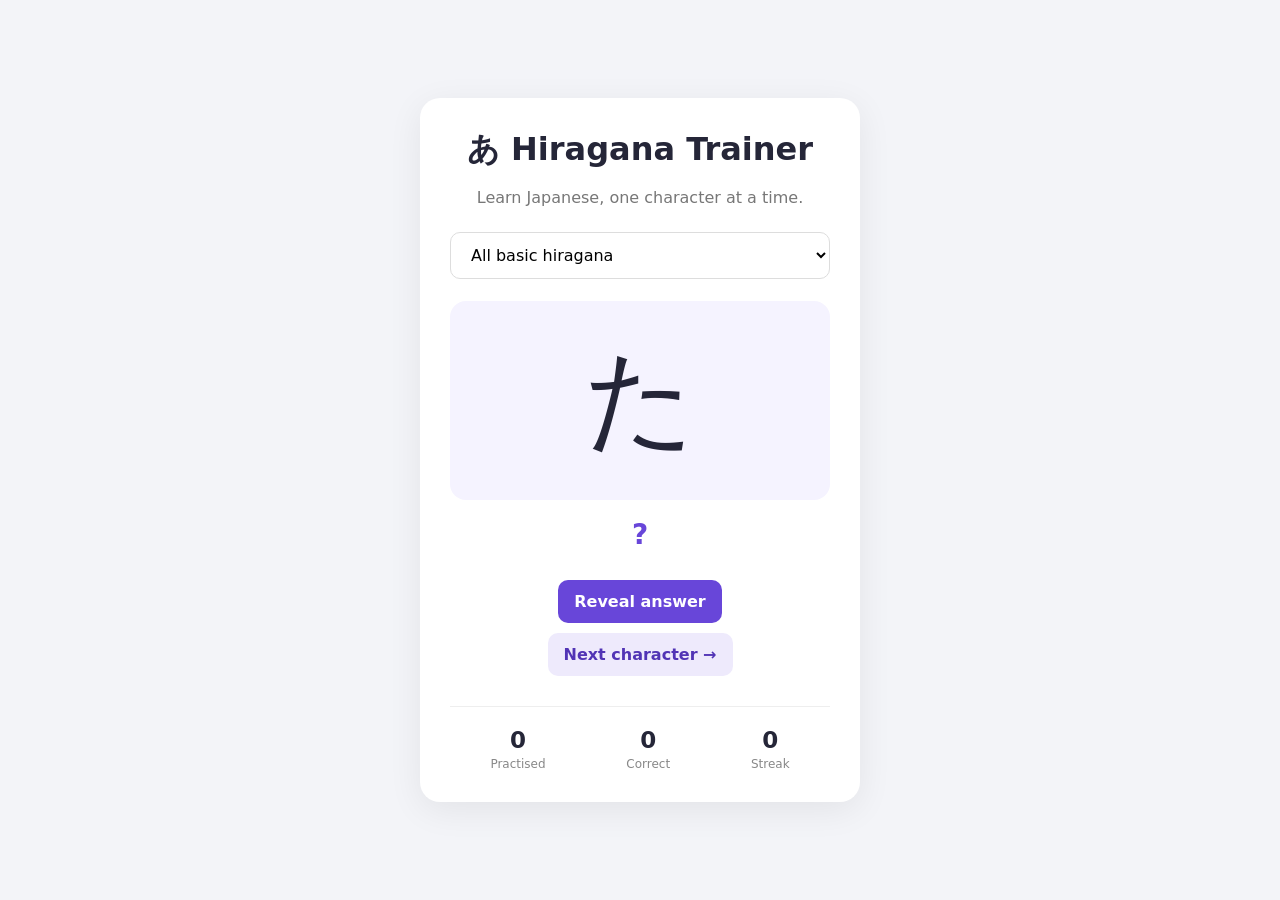
==== index.html @ a2c31c88 "Rename intex.html to index.html" ====
<!DOCTYPE html>
<html lang="en">
<head>
<meta charset="UTF-8">
<meta name="viewport" content="width=device-width, initial-scale=1.0">
<title>Hiragana Trainer</title>

<style>
  * { box-sizing: border-box; }

  body {
    margin: 0;
    min-height: 100vh;
    font-family: system-ui, sans-serif;
    background: #f3f4f8;
    color: #252638;
    display: flex;
    justify-content: center;
    align-items: center;
    padding: 20px;
  }

  .app {
    background: white;
    width: 100%;
    max-width: 440px;
    padding: 30px;
    border-radius: 20px;
    box-shadow: 0 8px 35px #00000012;
    text-align: center;
  }

  h1 { margin: 0 0 8px; }
  .subtitle { color: #777; margin-bottom: 25px; }

  select, button {
    font: inherit;
    border-radius: 10px;
    padding: 12px 16px;
    cursor: pointer;
  }

  select {
    width: 100%;
    border: 1px solid #ddd;
    background: white;
    margin-bottom: 22px;
  }

  .character {
    font-size: 110px;
    padding: 25px;
    background: #f5f3ff;
    border-radius: 16px;
    margin-bottom: 18px;
  }

  .answer {
    font-size: 28px;
    font-weight: bold;
    min-height: 42px;
    color: #6846d9;
    margin-bottom: 15px;
  }

  button {
    border: none;
    font-weight: 600;
    margin: 5px;
  }

  .primary {
    background: #6846d9;
    color: white;
  }

  .secondary {
    background: #eeeafc;
    color: #5134b5;
  }

  .success {
    background: #dcf5e5;
    color: #176b3b;
  }

  .wrong {
    background: #ffe5e5;
    color: #a32c2c;
  }

  button:disabled {
    opacity: 0.4;
    cursor: not-allowed;
  }

  .stats {
    display: flex;
    justify-content: space-around;
    margin-top: 25px;
    border-top: 1px solid #eee;
    padding-top: 20px;
  }

  .stat strong {
    display: block;
    font-size: 23px;
  }

  .stat span {
    color: #888;
    font-size: 12px;
  }

  .hidden { display: none; }
</style>
</head>

<body>
<div class="app">
  <h1>あ Hiragana Trainer</h1>
  <p class="subtitle">Learn Japanese, one character at a time.</p>

  <select id="group">
    <option value="all">All basic hiragana</option>
    <option value="vowels">あ行 – Vowels</option>
    <option value="k">か行 – K</option>
    <option value="s">さ行 – S</option>
    <option value="t">た行 – T</option>
    <option value="n">な行 – N</option>
    <option value="h">は行 – H</option>
    <option value="m">ま行 – M</option>
    <option value="y">や行 – Y</option>
    <option value="r">ら行 – R</option>
    <option value="w">わ行 – W</option>
  </select>

  <div class="character" id="kana">あ</div>

  <div class="answer" id="answer">?</div>

  <button class="primary" id="reveal" onclick="reveal()">
    Reveal answer
  </button>

  <div id="rating" class="hidden">
    <p>Did you get it right?</p>
    <button class="success" onclick="rate(true)">✓ Correct</button>
    <button class="wrong" onclick="rate(false)">✗ Incorrect</button>
  </div>

  <div>
    <button class="secondary" onclick="nextKana()">
      Next character →
    </button>
  </div>

  <div class="stats">
    <div class="stat">
      <strong id="total">0</strong>
      <span>Practised</span>
    </div>
    <div class="stat">
      <strong id="correct">0</strong>
      <span>Correct</span>
    </div>
    <div class="stat">
      <strong id="streak">0</strong>
      <span>Streak</span>
    </div>
  </div>
</div>

<script>
const kanaGroups = {
  vowels: [
    ["あ","a"], ["い","i"], ["う","u"],
    ["え","e"], ["お","o"]
  ],
  k: [
    ["か","ka"], ["き","ki"], ["く","ku"],
    ["け","ke"], ["こ","ko"]
  ],
  s: [
    ["さ","sa"], ["し","shi"], ["す","su"],
    ["せ","se"], ["そ","so"]
  ],
  t: [
    ["た","ta"], ["ち","chi"], ["つ","tsu"],
    ["て","te"], ["と","to"]
  ],
  n: [
    ["な","na"], ["に","ni"], ["ぬ","nu"],
    ["ね","ne"], ["の","no"]
  ],
  h: [
    ["は","ha"], ["ひ","hi"], ["ふ","fu"],
    ["へ","he"], ["ほ","ho"]
  ],
  m: [
    ["ま","ma"], ["み","mi"], ["む","mu"],
    ["め","me"], ["も","mo"]
  ],
  y: [
    ["や","ya"], ["ゆ","yu"], ["よ","yo"]
  ],
  r: [
    ["ら","ra"], ["り","ri"], ["る","ru"],
    ["れ","re"], ["ろ","ro"]
  ],
  w: [
    ["わ","wa"], ["を","wo"], ["ん","n"]
  ]
};

let deck = [];
let current = null;
let total = 0;
let correct = 0;
let streak = 0;
let answered = false;

function shuffle(array) {
  const result = [...array];
  for (let i = result.length - 1; i > 0; i--) {
    const j = Math.floor(Math.random() * (i + 1));
    [result[i], result[j]] = [result[j], result[i]];
  }
  return result;
}

function refillDeck() {
  const group = document.getElementById("group").value;
  const characters = group === "all"
    ? Object.values(kanaGroups).flat()
    : kanaGroups[group];

  deck = shuffle(characters);

  // Avoid repeating the previous character at the boundary.
  if (deck.length > 1 && deck[deck.length - 1] === current) {
    [deck[0], deck[deck.length - 1]] =
      [deck[deck.length - 1], deck[0]];
  }
}

function nextKana() {
  if (deck.length === 0) refillDeck();

  current = deck.pop();
  answered = false;

  document.getElementById("kana").textContent = current[0];
  document.getElementById("answer").textContent = "?";
  document.getElementById("reveal").disabled = false;
  document.getElementById("rating").classList.add("hidden");
}

function reveal() {
  if (answered) return;

  document.getElementById("answer").textContent = current[1];
  document.getElementById("rating").classList.remove("hidden");
  document.getElementById("reveal").disabled = true;
}

function rate(wasCorrect) {
  if (answered) return;
  answered = true;

  total++;

  if (wasCorrect) {
    correct++;
    streak++;
  } else {
    streak = 0;
  }

  document.getElementById("total").textContent = total;
  document.getElementById("correct").textContent = correct;
  document.getElementById("streak").textContent = streak;

  nextKana();
}

document.getElementById("group").addEventListener("change", () => {
  deck = [];
  nextKana();
});

nextKana();
</script>
</body>
</html>
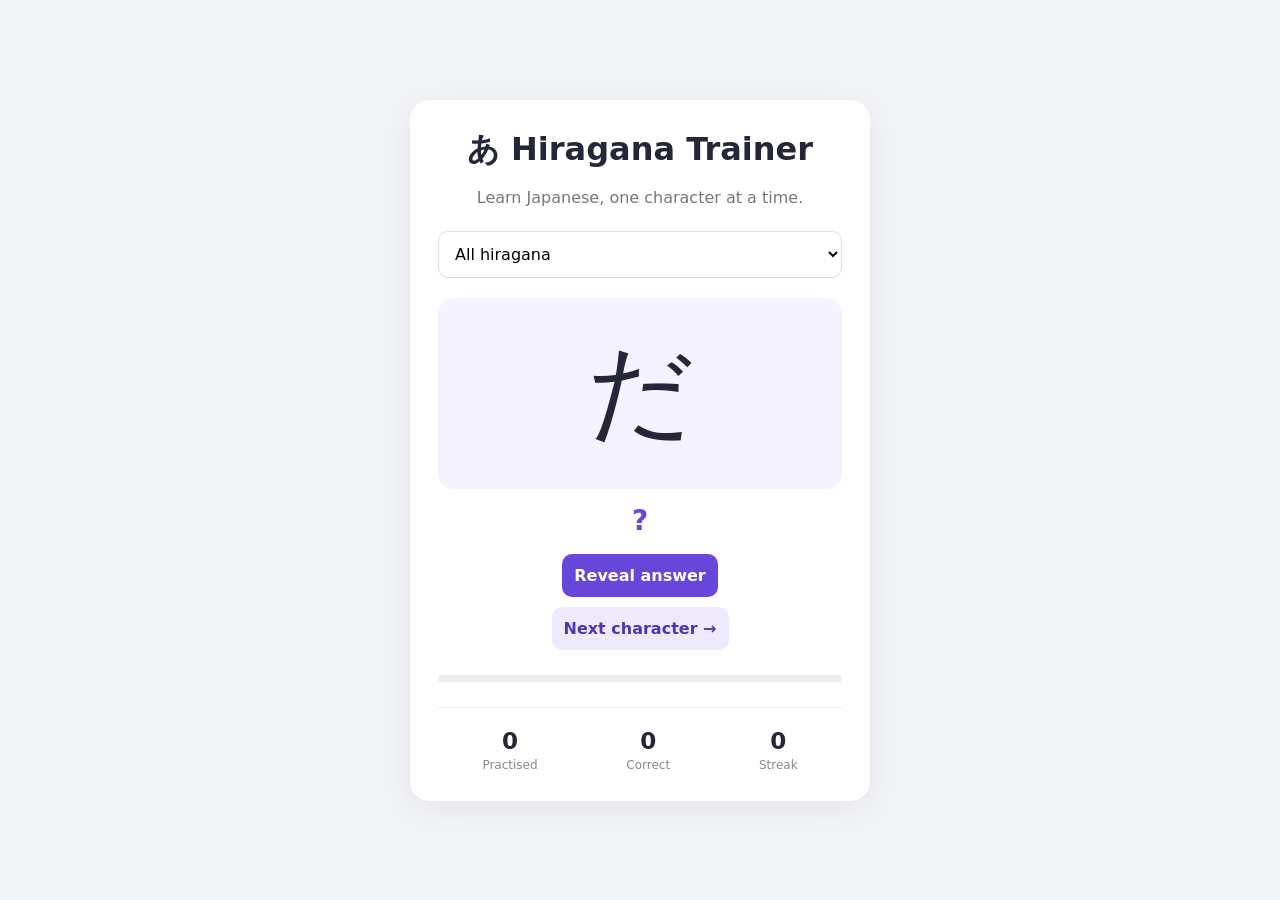
==== commit ff423db0: "fixed file names" ====
--- a/index.html
+++ b/index.html
@@ -3,157 +3,145 @@
 <html lang="en">
 <head>
 <meta charset="UTF-8">
-<meta name="viewport" content="width=device-width, initial-scale=1.0">
+<meta name="viewport" content="width=device-width, initial-scale=1">
 <title>Hiragana Trainer</title>
-
 <style>
-  * { box-sizing: border-box; }
-
-  body {
-    margin: 0;
-    min-height: 100vh;
-    font-family: system-ui, sans-serif;
-    background: #f3f4f8;
-    color: #252638;
-    display: flex;
-    justify-content: center;
-    align-items: center;
-    padding: 20px;
-  }
-
-  .app {
-    background: white;
-    width: 100%;
-    max-width: 440px;
-    padding: 30px;
-    border-radius: 20px;
-    box-shadow: 0 8px 35px #00000012;
-    text-align: center;
-  }
-
-  h1 { margin: 0 0 8px; }
-  .subtitle { color: #777; margin-bottom: 25px; }
-
-  select, button {
-    font: inherit;
-    border-radius: 10px;
-    padding: 12px 16px;
-    cursor: pointer;
-  }
-
-  select {
-    width: 100%;
-    border: 1px solid #ddd;
-    background: white;
-    margin-bottom: 22px;
-  }
-
-  .character {
-    font-size: 110px;
-    padding: 25px;
-    background: #f5f3ff;
-    border-radius: 16px;
-    margin-bottom: 18px;
-  }
-
-  .answer {
-    font-size: 28px;
-    font-weight: bold;
-    min-height: 42px;
-    color: #6846d9;
-    margin-bottom: 15px;
-  }
-
-  button {
-    border: none;
-    font-weight: 600;
-    margin: 5px;
-  }
-
-  .primary {
-    background: #6846d9;
-    color: white;
-  }
-
-  .secondary {
-    background: #eeeafc;
-    color: #5134b5;
-  }
-
-  .success {
-    background: #dcf5e5;
-    color: #176b3b;
-  }
-
-  .wrong {
-    background: #ffe5e5;
-    color: #a32c2c;
-  }
-
-  button:disabled {
-    opacity: 0.4;
-    cursor: not-allowed;
-  }
-
-  .stats {
-    display: flex;
-    justify-content: space-around;
-    margin-top: 25px;
-    border-top: 1px solid #eee;
-    padding-top: 20px;
-  }
-
-  .stat strong {
-    display: block;
-    font-size: 23px;
-  }
-
-  .stat span {
-    color: #888;
-    font-size: 12px;
-  }
-
-  .hidden { display: none; }
+* { box-sizing: border-box; }
+
+body {
+  margin: 0;
+  min-height: 100vh;
+  padding: 20px;
+  display: grid;
+  place-items: center;
+  background: #f3f4f8;
+  color: #252638;
+  font-family: system-ui, sans-serif;
+}
+
+.app {
+  background: white;
+  width: 100%;
+  max-width: 460px;
+  padding: 28px;
+  border-radius: 20px;
+  box-shadow: 0 8px 35px #0001;
+  text-align: center;
+}
+
+h1 { margin: 0; }
+.subtitle { color: #777; margin-bottom: 24px; }
+
+select, button {
+  font: inherit;
+  padding: 12px;
+  border-radius: 10px;
+}
+
+select {
+  width: 100%;
+  border: 1px solid #ddd;
+  background: white;
+  margin-bottom: 20px;
+}
+
+.character {
+  font-size: 105px;
+  padding: 25px;
+  background: #f5f3ff;
+  border-radius: 16px;
+  margin-bottom: 15px;
+}
+
+.answer {
+  min-height: 45px;
+  font-size: 28px;
+  font-weight: bold;
+  color: #6846d9;
+}
+
+button {
+  border: 0;
+  margin: 5px;
+  cursor: pointer;
+  font-weight: 600;
+}
+
+button:disabled {
+  opacity: .4;
+  cursor: not-allowed;
+}
+
+.primary { background: #6846d9; color: white; }
+.secondary { background: #eeeafc; color: #5134b5; }
+.success { background: #dcf5e5; color: #176b3b; }
+.wrong { background: #ffe5e5; color: #a32c2c; }
+
+.hidden { display: none !important; }
+
+.stats {
+  display: flex;
+  justify-content: space-around;
+  margin-top: 25px;
+  padding-top: 20px;
+  border-top: 1px solid #eee;
+}
+
+.stat strong { display: block; font-size: 23px; }
+.stat span { color: #888; font-size: 12px; }
+
+.progress {
+  background: #eee;
+  height: 7px;
+  border-radius: 10px;
+  margin: 20px 0;
+  overflow: hidden;
+}
+
+.progress div {
+  height: 100%;
+  width: 0;
+  background: #6846d9;
+  transition: width .2s;
+}
+
+@media(max-width:400px) {
+  .app { padding: 20px; }
+  .character { font-size: 85px; }
+}
 </style>
 </head>
 
 <body>
-<div class="app">
+<main class="app">
   <h1>あ Hiragana Trainer</h1>
   <p class="subtitle">Learn Japanese, one character at a time.</p>
 
   <select id="group">
-    <option value="all">All basic hiragana</option>
-    <option value="vowels">あ行 – Vowels</option>
-    <option value="k">か行 – K</option>
-    <option value="s">さ行 – S</option>
-    <option value="t">た行 – T</option>
-    <option value="n">な行 – N</option>
-    <option value="h">は行 – H</option>
-    <option value="m">ま行 – M</option>
-    <option value="y">や行 – Y</option>
-    <option value="r">ら行 – R</option>
-    <option value="w">わ行 – W</option>
+    <option value="all">All hiragana</option>
+    <option value="basic">V1 – Basic hiragana</option>
+    <option value="dakuten">V2 – Dakuten</option>
+    <option value="handakuten">V2 – Handakuten</option>
+    <option value="combination">V3 – Combinations</option>
   </select>
 
   <div class="character" id="kana">あ</div>
-
   <div class="answer" id="answer">?</div>
 
-  <button class="primary" id="reveal" onclick="reveal()">
-    Reveal answer
-  </button>
+  <button class="primary" id="reveal">Reveal answer</button>
 
   <div id="rating" class="hidden">
     <p>Did you get it right?</p>
-    <button class="success" onclick="rate(true)">✓ Correct</button>
-    <button class="wrong" onclick="rate(false)">✗ Incorrect</button>
+    <button class="success" id="correctBtn">✓ Correct</button>
+    <button class="wrong" id="wrongBtn">✗ Incorrect</button>
   </div>
 
   <div>
-    <button class="secondary" onclick="nextKana()">
-      Next character →
-    </button>
+    <button class="secondary" id="next">Next character →</button>
+  </div>
+
+  <div class="progress">
+    <div id="progressBar"></div>
   </div>
 
   <div class="stats">
@@ -170,76 +158,84 @@
       <span>Streak</span>
     </div>
   </div>
-</div>
+</main>
 
 <script>
-const kanaGroups = {
-  vowels: [
-    ["あ","a"], ["い","i"], ["う","u"],
-    ["え","e"], ["お","o"]
+const groups = {
+  basic: [
+    ["あ","a"],["い","i"],["う","u"],["え","e"],["お","o"],
+    ["か","ka"],["き","ki"],["く","ku"],["け","ke"],["こ","ko"],
+    ["さ","sa"],["し","shi"],["す","su"],["せ","se"],["そ","so"],
+    ["た","ta"],["ち","chi"],["つ","tsu"],["て","te"],["と","to"],
+    ["な","na"],["に","ni"],["ぬ","nu"],["ね","ne"],["の","no"],
+    ["は","ha"],["ひ","hi"],["ふ","fu"],["へ","he"],["ほ","ho"],
+    ["ま","ma"],["み","mi"],["む","mu"],["め","me"],["も","mo"],
+    ["や","ya"],["ゆ","yu"],["よ","yo"],
+    ["ら","ra"],["り","ri"],["る","ru"],["れ","re"],["ろ","ro"],
+    ["わ","wa"],["を","wo"],["ん","n"]
   ],
-  k: [
-    ["か","ka"], ["き","ki"], ["く","ku"],
-    ["け","ke"], ["こ","ko"]
+
+  dakuten: [
+    ["が","ga"],["ぎ","gi"],["ぐ","gu"],["げ","ge"],["ご","go"],
+    ["ざ","za"],["じ","ji"],["ず","zu"],["ぜ","ze"],["ぞ","zo"],
+    ["だ","da"],["ぢ","ji"],["づ","zu"],["で","de"],["ど","do"],
+    ["ば","ba"],["び","bi"],["ぶ","bu"],["べ","be"],["ぼ","bo"]
   ],
-  s: [
-    ["さ","sa"], ["し","shi"], ["す","su"],
-    ["せ","se"], ["そ","so"]
+
+  handakuten: [
+    ["ぱ","pa"],["ぴ","pi"],["ぷ","pu"],["ぺ","pe"],["ぽ","po"]
   ],
-  t: [
-    ["た","ta"], ["ち","chi"], ["つ","tsu"],
-    ["て","te"], ["と","to"]
-  ],
-  n: [
-    ["な","na"], ["に","ni"], ["ぬ","nu"],
-    ["ね","ne"], ["の","no"]
-  ],
-  h: [
-    ["は","ha"], ["ひ","hi"], ["ふ","fu"],
-    ["へ","he"], ["ほ","ho"]
-  ],
-  m: [
-    ["ま","ma"], ["み","mi"], ["む","mu"],
-    ["め","me"], ["も","mo"]
-  ],
-  y: [
-    ["や","ya"], ["ゆ","yu"], ["よ","yo"]
-  ],
-  r: [
-    ["ら","ra"], ["り","ri"], ["る","ru"],
-    ["れ","re"], ["ろ","ro"]
-  ],
-  w: [
-    ["わ","wa"], ["を","wo"], ["ん","n"]
+
+  combination: [
+    ["きゃ","kya"],["きゅ","kyu"],["きょ","kyo"],
+    ["しゃ","sha"],["しゅ","shu"],["しょ","sho"],
+    ["ちゃ","cha"],["ちゅ","chu"],["ちょ","cho"],
+    ["にゃ","nya"],["にゅ","nyu"],["にょ","nyo"],
+    ["ひゃ","hya"],["ひゅ","hyu"],["ひょ","hyo"],
+    ["みゃ","mya"],["みゅ","myu"],["みょ","myo"],
+    ["りゃ","rya"],["りゅ","ryu"],["りょ","ryo"],
+    ["ぎゃ","gya"],["ぎゅ","gyu"],["ぎょ","gyo"],
+    ["じゃ","ja"],["じゅ","ju"],["じょ","jo"],
+    ["びゃ","bya"],["びゅ","byu"],["びょ","byo"],
+    ["ぴゃ","pya"],["ぴゅ","pyu"],["ぴょ","pyo"]
   ]
 };
 
 let deck = [];
 let current = null;
+let previous = null;
 let total = 0;
 let correct = 0;
 let streak = 0;
 let answered = false;
 
-function shuffle(array) {
-  const result = [...array];
+const $ = id => document.getElementById(id);
+
+function shuffle(items) {
+  const result = [...items];
+
   for (let i = result.length - 1; i > 0; i--) {
     const j = Math.floor(Math.random() * (i + 1));
     [result[i], result[j]] = [result[j], result[i]];
   }
+
   return result;
 }
 
+function getCharacters() {
+  const selected = $("group").value;
+
+  if (selected === "all") {
+    return Object.values(groups).flat();
+  }
+
+  return groups[selected];
+}
+
 function refillDeck() {
-  const group = document.getElementById("group").value;
-  const characters = group === "all"
-    ? Object.values(kanaGroups).flat()
-    : kanaGroups[group];
-
-  deck = shuffle(characters);
-
-  // Avoid repeating the previous character at the boundary.
-  if (deck.length > 1 && deck[deck.length - 1] === current) {
+  deck = shuffle(getCharacters());
+
+  if (deck.length > 1 && deck[deck.length - 1] === previous) {
     [deck[0], deck[deck.length - 1]] =
       [deck[deck.length - 1], deck[0]];
   }
@@ -248,45 +244,56 @@
 function nextKana() {
   if (deck.length === 0) refillDeck();
 
+  previous = current;
   current = deck.pop();
   answered = false;
 
-  document.getElementById("kana").textContent = current[0];
-  document.getElementById("answer").textContent = "?";
-  document.getElementById("reveal").disabled = false;
-  document.getElementById("rating").classList.add("hidden");
+  $("kana").textContent = current[0];
+  $("answer").textContent = "?";
+  $("reveal").disabled = false;
+  $("rating").classList.add("hidden");
 }
 
 function reveal() {
   if (answered) return;
 
-  document.getElementById("answer").textContent = current[1];
-  document.getElementById("rating").classList.remove("hidden");
-  document.getElementById("reveal").disabled = true;
-}
-
-function rate(wasCorrect) {
+  $("answer").textContent = current[1];
+  $("rating").classList.remove("hidden");
+  $("reveal").disabled = true;
+}
+
+function rate(isCorrect) {
   if (answered) return;
+
   answered = true;
-
   total++;
 
-  if (wasCorrect) {
+  if (isCorrect) {
     correct++;
     streak++;
   } else {
     streak = 0;
   }
 
-  document.getElementById("total").textContent = total;
-  document.getElementById("correct").textContent = correct;
-  document.getElementById("streak").textContent = streak;
+  $("total").textContent = total;
+  $("correct").textContent = correct;
+  $("streak").textContent = streak;
+
+  $("progressBar").style.width =
+    (total ? correct / total * 100 : 0) + "%";
 
   nextKana();
 }
 
-document.getElementById("group").addEventListener("change", () => {
+$("reveal").addEventListener("click", reveal);
+$("next").addEventListener("click", nextKana);
+$("correctBtn").addEventListener("click", () => rate(true));
+$("wrongBtn").addEventListener("click", () => rate(false));
+
+$("group").addEventListener("change", () => {
   deck = [];
+  previous = null;
+  current = null;
   nextKana();
 });
 
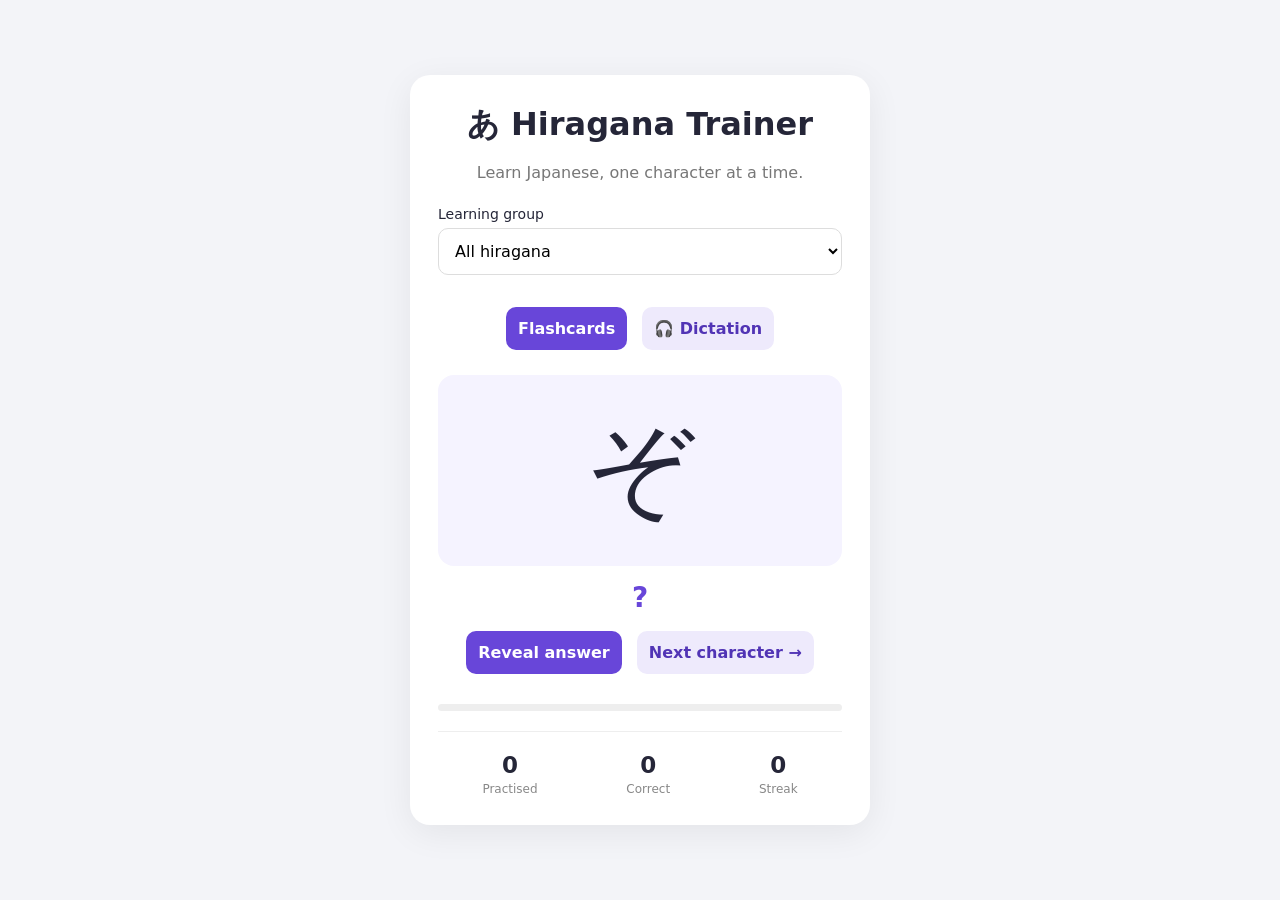
==== commit e7fc8bae: "modularised project and added dictation mode" ====
--- a/index.html
+++ b/index.html
@@ -2,303 +2,94 @@
 <!DOCTYPE html>
 <html lang="en">
 <head>
-<meta charset="UTF-8">
-<meta name="viewport" content="width=device-width, initial-scale=1">
-<title>Hiragana Trainer</title>
-<style>
-* { box-sizing: border-box; }
-
-body {
-  margin: 0;
-  min-height: 100vh;
-  padding: 20px;
-  display: grid;
-  place-items: center;
-  background: #f3f4f8;
-  color: #252638;
-  font-family: system-ui, sans-serif;
-}
-
-.app {
-  background: white;
-  width: 100%;
-  max-width: 460px;
-  padding: 28px;
-  border-radius: 20px;
-  box-shadow: 0 8px 35px #0001;
-  text-align: center;
-}
-
-h1 { margin: 0; }
-.subtitle { color: #777; margin-bottom: 24px; }
-
-select, button {
-  font: inherit;
-  padding: 12px;
-  border-radius: 10px;
-}
-
-select {
-  width: 100%;
-  border: 1px solid #ddd;
-  background: white;
-  margin-bottom: 20px;
-}
-
-.character {
-  font-size: 105px;
-  padding: 25px;
-  background: #f5f3ff;
-  border-radius: 16px;
-  margin-bottom: 15px;
-}
-
-.answer {
-  min-height: 45px;
-  font-size: 28px;
-  font-weight: bold;
-  color: #6846d9;
-}
-
-button {
-  border: 0;
-  margin: 5px;
-  cursor: pointer;
-  font-weight: 600;
-}
-
-button:disabled {
-  opacity: .4;
-  cursor: not-allowed;
-}
-
-.primary { background: #6846d9; color: white; }
-.secondary { background: #eeeafc; color: #5134b5; }
-.success { background: #dcf5e5; color: #176b3b; }
-.wrong { background: #ffe5e5; color: #a32c2c; }
-
-.hidden { display: none !important; }
-
-.stats {
-  display: flex;
-  justify-content: space-around;
-  margin-top: 25px;
-  padding-top: 20px;
-  border-top: 1px solid #eee;
-}
-
-.stat strong { display: block; font-size: 23px; }
-.stat span { color: #888; font-size: 12px; }
-
-.progress {
-  background: #eee;
-  height: 7px;
-  border-radius: 10px;
-  margin: 20px 0;
-  overflow: hidden;
-}
-
-.progress div {
-  height: 100%;
-  width: 0;
-  background: #6846d9;
-  transition: width .2s;
-}
-
-@media(max-width:400px) {
-  .app { padding: 20px; }
-  .character { font-size: 85px; }
-}
-</style>
+  <meta charset="UTF-8">
+  <meta name="viewport" content="width=device-width, initial-scale=1">
+  <title>Hiragana Trainer</title>
+  <link rel="stylesheet" href="css/styles.css">
+  <script type="module" src="js/app.js"></script>
 </head>
 
 <body>
-<main class="app">
-  <h1>あ Hiragana Trainer</h1>
-  <p class="subtitle">Learn Japanese, one character at a time.</p>
+  <main class="app">
+    <header>
+      <h1>あ Hiragana Trainer</h1>
+      <p class="subtitle">Learn Japanese, one character at a time.</p>
+    </header>
 
-  <select id="group">
-    <option value="all">All hiragana</option>
-    <option value="basic">V1 – Basic hiragana</option>
-    <option value="dakuten">V2 – Dakuten</option>
-    <option value="handakuten">V2 – Handakuten</option>
-    <option value="combination">V3 – Combinations</option>
-  </select>
+    <label for="group">Learning group</label>
+    <select id="group">
+      <option value="all">All hiragana</option>
+      <option value="basic">V1 – Basic hiragana</option>
+      <option value="dakuten">V2 – Dakuten</option>
+      <option value="handakuten">V2 – Handakuten</option>
+      <option value="combination">V3 – Combinations</option>
+    </select>
 
-  <div class="character" id="kana">あ</div>
-  <div class="answer" id="answer">?</div>
+    <nav class="mode-selector">
+      <button id="flashMode" class="primary">Flashcards</button>
+      <button id="dictationMode" class="secondary">🎧 Dictation</button>
+    </nav>
 
-  <button class="primary" id="reveal">Reveal answer</button>
+    <!-- FLASHCARD MODE -->
+    <section id="flashPanel">
+      <div class="character" id="kana">あ</div>
+      <div class="answer" id="answer">?</div>
 
-  <div id="rating" class="hidden">
-    <p>Did you get it right?</p>
-    <button class="success" id="correctBtn">✓ Correct</button>
-    <button class="wrong" id="wrongBtn">✗ Incorrect</button>
-  </div>
+      <button class="primary" id="reveal">Reveal answer</button>
 
-  <div>
-    <button class="secondary" id="next">Next character →</button>
-  </div>
+      <div id="rating" class="hidden">
+        <p>Did you get it right?</p>
+        <button class="success" id="correctBtn">✓ Correct</button>
+        <button class="wrong" id="wrongBtn">✗ Incorrect</button>
+      </div>
 
-  <div class="progress">
-    <div id="progressBar"></div>
-  </div>
+      <button class="secondary" id="next">Next character →</button>
+    </section>
 
-  <div class="stats">
-    <div class="stat">
-      <strong id="total">0</strong>
-      <span>Practised</span>
+    <!-- DICTATION MODE -->
+    <section id="dictationPanel" class="hidden">
+      <h2>Japanese Dictation</h2>
+      <p>Listen and identify the character.</p>
+
+      <label for="interval">Interval between characters</label>
+      <select id="interval">
+        <option value="1">1 second</option>
+        <option value="2" selected>2 seconds</option>
+        <option value="3">3 seconds</option>
+        <option value="5">5 seconds</option>
+      </select>
+
+      <div class="controls">
+        <button class="primary" id="startDictation">▶ Start</button>
+        <button class="secondary" id="pauseDictation">Ⅱ Pause</button>
+        <button class="secondary" id="repeatDictation">↻ Repeat</button>
+      </div>
+
+      <button class="secondary" id="showDictation">Show character</button>
+
+      <div class="dictation-answer" id="dictationAnswer"></div>
+      <p id="dictationStatus" class="status">Ready to listen</p>
+    </section>
+
+    <!-- STATISTICS -->
+    <div class="progress">
+      <div id="progressBar"></div>
     </div>
-    <div class="stat">
-      <strong id="correct">0</strong>
-      <span>Correct</span>
+
+    <div class="stats">
+      <div class="stat">
+        <strong id="total">0</strong>
+        <span>Practised</span>
+      </div>
+      <div class="stat">
+        <strong id="correct">0</strong>
+        <span>Correct</span>
+      </div>
+      <div class="stat">
+        <strong id="streak">0</strong>
+        <span>Streak</span>
+      </div>
     </div>
-    <div class="stat">
-      <strong id="streak">0</strong>
-      <span>Streak</span>
-    </div>
-  </div>
-</main>
-
-<script>
-const groups = {
-  basic: [
-    ["あ","a"],["い","i"],["う","u"],["え","e"],["お","o"],
-    ["か","ka"],["き","ki"],["く","ku"],["け","ke"],["こ","ko"],
-    ["さ","sa"],["し","shi"],["す","su"],["せ","se"],["そ","so"],
-    ["た","ta"],["ち","chi"],["つ","tsu"],["て","te"],["と","to"],
-    ["な","na"],["に","ni"],["ぬ","nu"],["ね","ne"],["の","no"],
-    ["は","ha"],["ひ","hi"],["ふ","fu"],["へ","he"],["ほ","ho"],
-    ["ま","ma"],["み","mi"],["む","mu"],["め","me"],["も","mo"],
-    ["や","ya"],["ゆ","yu"],["よ","yo"],
-    ["ら","ra"],["り","ri"],["る","ru"],["れ","re"],["ろ","ro"],
-    ["わ","wa"],["を","wo"],["ん","n"]
-  ],
-
-  dakuten: [
-    ["が","ga"],["ぎ","gi"],["ぐ","gu"],["げ","ge"],["ご","go"],
-    ["ざ","za"],["じ","ji"],["ず","zu"],["ぜ","ze"],["ぞ","zo"],
-    ["だ","da"],["ぢ","ji"],["づ","zu"],["で","de"],["ど","do"],
-    ["ば","ba"],["び","bi"],["ぶ","bu"],["べ","be"],["ぼ","bo"]
-  ],
-
-  handakuten: [
-    ["ぱ","pa"],["ぴ","pi"],["ぷ","pu"],["ぺ","pe"],["ぽ","po"]
-  ],
-
-  combination: [
-    ["きゃ","kya"],["きゅ","kyu"],["きょ","kyo"],
-    ["しゃ","sha"],["しゅ","shu"],["しょ","sho"],
-    ["ちゃ","cha"],["ちゅ","chu"],["ちょ","cho"],
-    ["にゃ","nya"],["にゅ","nyu"],["にょ","nyo"],
-    ["ひゃ","hya"],["ひゅ","hyu"],["ひょ","hyo"],
-    ["みゃ","mya"],["みゅ","myu"],["みょ","myo"],
-    ["りゃ","rya"],["りゅ","ryu"],["りょ","ryo"],
-    ["ぎゃ","gya"],["ぎゅ","gyu"],["ぎょ","gyo"],
-    ["じゃ","ja"],["じゅ","ju"],["じょ","jo"],
-    ["びゃ","bya"],["びゅ","byu"],["びょ","byo"],
-    ["ぴゃ","pya"],["ぴゅ","pyu"],["ぴょ","pyo"]
-  ]
-};
-
-let deck = [];
-let current = null;
-let previous = null;
-let total = 0;
-let correct = 0;
-let streak = 0;
-let answered = false;
-
-const $ = id => document.getElementById(id);
-
-function shuffle(items) {
-  const result = [...items];
-
-  for (let i = result.length - 1; i > 0; i--) {
-    const j = Math.floor(Math.random() * (i + 1));
-    [result[i], result[j]] = [result[j], result[i]];
-  }
-
-  return result;
-}
-
-function getCharacters() {
-  const selected = $("group").value;
-
-  if (selected === "all") {
-    return Object.values(groups).flat();
-  }
-
-  return groups[selected];
-}
-
-function refillDeck() {
-  deck = shuffle(getCharacters());
-
-  if (deck.length > 1 && deck[deck.length - 1] === previous) {
-    [deck[0], deck[deck.length - 1]] =
-      [deck[deck.length - 1], deck[0]];
-  }
-}
-
-function nextKana() {
-  if (deck.length === 0) refillDeck();
-
-  previous = current;
-  current = deck.pop();
-  answered = false;
-
-  $("kana").textContent = current[0];
-  $("answer").textContent = "?";
-  $("reveal").disabled = false;
-  $("rating").classList.add("hidden");
-}
-
-function reveal() {
-  if (answered) return;
-
-  $("answer").textContent = current[1];
-  $("rating").classList.remove("hidden");
-  $("reveal").disabled = true;
-}
-
-function rate(isCorrect) {
-  if (answered) return;
-
-  answered = true;
-  total++;
-
-  if (isCorrect) {
-    correct++;
-    streak++;
-  } else {
-    streak = 0;
-  }
-
-  $("total").textContent = total;
-  $("correct").textContent = correct;
-  $("streak").textContent = streak;
-
-  $("progressBar").style.width =
-    (total ? correct / total * 100 : 0) + "%";
-
-  nextKana();
-}
-
-$("reveal").addEventListener("click", reveal);
-$("next").addEventListener("click", nextKana);
-$("correctBtn").addEventListener("click", () => rate(true));
-$("wrongBtn").addEventListener("click", () => rate(false));
-
-$("group").addEventListener("change", () => {
-  deck = [];
-  previous = null;
-  current = null;
-  nextKana();
-});
-
-nextKana();
-</script>
+  </main>
 </body>
 </html>
-
--- a/css/styles.css
+++ b/css/styles.css
@@ -0,0 +1,141 @@
+
+* {
+  box-sizing: border-box;
+}
+
+body {
+  margin: 0;
+  min-height: 100vh;
+  padding: 20px;
+  display: grid;
+  place-items: center;
+  background: #f3f4f8;
+  color: #252638;
+  font-family: system-ui, sans-serif;
+}
+
+.app {
+  background: white;
+  width: 100%;
+  max-width: 460px;
+  padding: 28px;
+  border-radius: 20px;
+  box-shadow: 0 8px 35px #0001;
+  text-align: center;
+}
+
+h1 { margin: 0; }
+h2 { margin-top: 25px; }
+
+.subtitle { color: #777; margin-bottom: 24px; }
+
+label {
+  display: block;
+  text-align: left;
+  font-size: 14px;
+  margin: 12px 0 6px;
+}
+
+select, button {
+  font: inherit;
+  padding: 12px;
+  border-radius: 10px;
+}
+
+select {
+  width: 100%;
+  border: 1px solid #ddd;
+  background: white;
+  margin-bottom: 15px;
+}
+
+button {
+  border: 0;
+  margin: 5px;
+  cursor: pointer;
+  font-weight: 600;
+}
+
+button:disabled {
+  opacity: .4;
+  cursor: not-allowed;
+}
+
+.primary { background: #6846d9; color: white; }
+.secondary { background: #eeeafc; color: #5134b5; }
+.success { background: #dcf5e5; color: #176b3b; }
+.wrong { background: #ffe5e5; color: #a32c2c; }
+
+.mode-selector, .controls {
+  display: flex;
+  justify-content: center;
+  flex-wrap: wrap;
+  gap: 5px;
+  margin: 12px 0 20px;
+}
+
+.character {
+  font-size: 105px;
+  padding: 25px;
+  background: #f5f3ff;
+  border-radius: 16px;
+  margin-bottom: 15px;
+}
+
+.answer {
+  min-height: 45px;
+  font-size: 28px;
+  font-weight: bold;
+  color: #6846d9;
+}
+
+.dictation-answer {
+  min-height: 85px;
+  font-size: 65px;
+  margin: 15px;
+  color: #6846d9;
+}
+
+.status {
+  color: #777;
+  font-size: 14px;
+}
+
+.hidden { display: none !important; }
+
+.progress {
+  background: #eee;
+  height: 7px;
+  border-radius: 10px;
+  margin: 25px 0 20px;
+  overflow: hidden;
+}
+
+.progress div {
+  height: 100%;
+  width: 0;
+  background: #6846d9;
+  transition: width .2s;
+}
+
+.stats {
+  display: flex;
+  justify-content: space-around;
+  border-top: 1px solid #eee;
+  padding-top: 20px;
+}
+
+.stat strong {
+  display: block;
+  font-size: 23px;
+}
+
+.stat span {
+  color: #888;
+  font-size: 12px;
+}
+
+@media(max-width: 400px) {
+  .app { padding: 20px; }
+  .character { font-size: 85px; }
+}
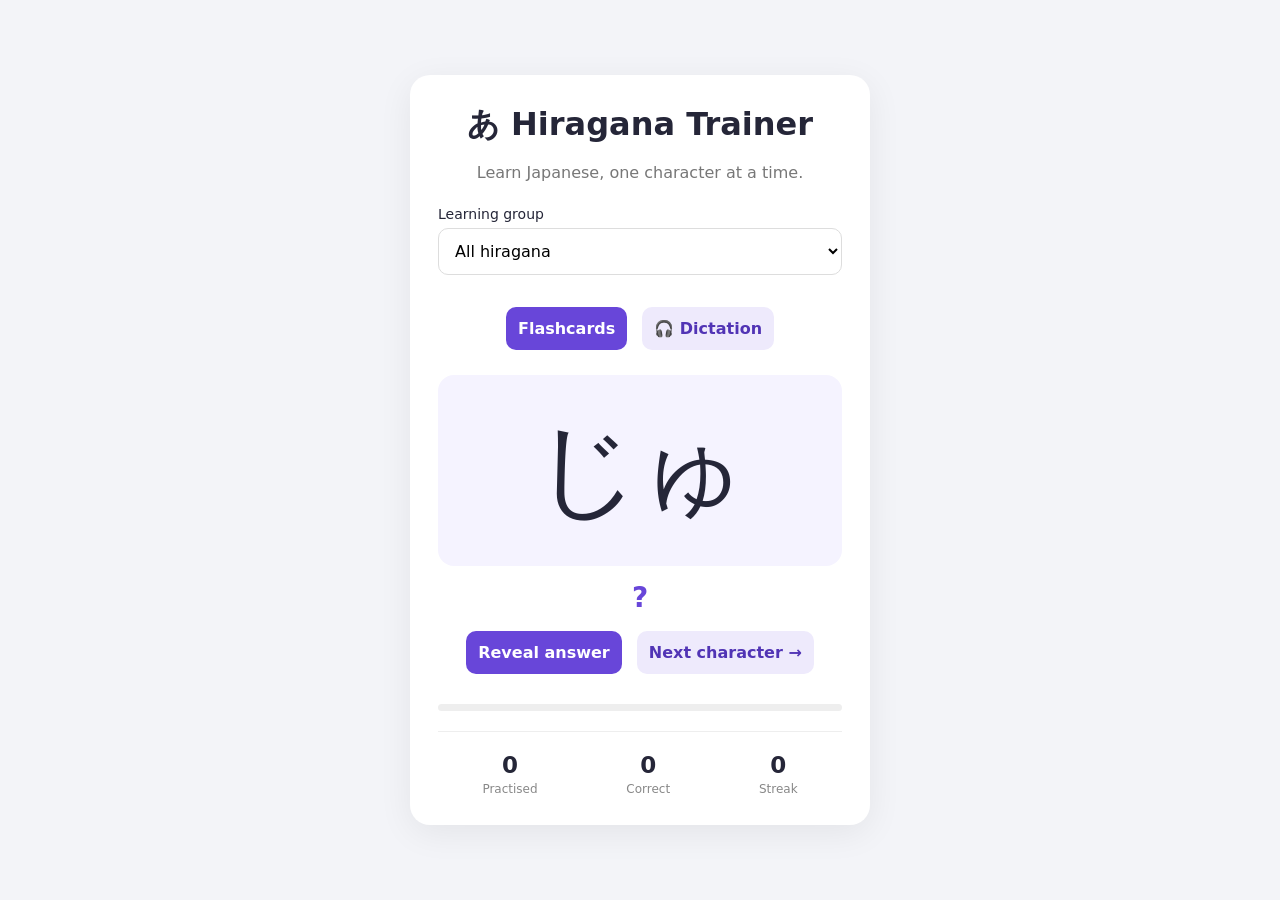
==== commit b4910b6a: "improved project modularity, enhanced dictation ui" ====
--- a/index.html
+++ b/index.html
@@ -6,7 +6,7 @@
   <meta name="viewport" content="width=device-width, initial-scale=1">
   <title>Hiragana Trainer</title>
   <link rel="stylesheet" href="css/styles.css">
-  <script type="module" src="js/app.js"></script>
+  <script type="module" src="js/core/app.js"></script>
 </head>
 
 <body>
@@ -32,6 +32,7 @@
 
     <!-- FLASHCARD MODE -->
     <section id="flashPanel">
+
       <div class="character" id="kana">あ</div>
       <div class="answer" id="answer">?</div>
 
@@ -44,6 +45,29 @@
       </div>
 
       <button class="secondary" id="next">Next character →</button>
+
+      <!-- FLASHCARD STATISTICS -->
+      <div class="progress">
+        <div id="progressBar"></div>
+      </div>
+
+      <div class="stats">
+        <div class="stat">
+          <strong id="total">0</strong>
+          <span>Practised</span>
+        </div>
+
+        <div class="stat">
+          <strong id="correct">0</strong>
+          <span>Correct</span>
+        </div>
+
+        <div class="stat">
+          <strong id="streak">0</strong>
+          <span>Streak</span>
+        </div>
+      </div>
+
     </section>
 
     <!-- DICTATION MODE -->
@@ -51,19 +75,39 @@
       <h2>Japanese Dictation</h2>
       <p>Listen and identify the character.</p>
 
-      <label for="interval">Interval between characters</label>
-      <select id="interval">
-        <option value="1">1 second</option>
-        <option value="2" selected>2 seconds</option>
-        <option value="3">3 seconds</option>
-        <option value="5">5 seconds</option>
-      </select>
+      <div class="controls">
 
-      <div class="controls">
-        <button class="primary" id="startDictation">▶ Start</button>
-        <button class="secondary" id="pauseDictation">Ⅱ Pause</button>
-        <button class="secondary" id="repeatDictation">↻ Repeat</button>
+        <label for="interval">Playback speed</label>
+
+        <div class="speed-control">
+          <span>Slow</span>
+
+          <input
+            type="range"
+            id="interval"
+            min="0.5"
+            max="5"
+            step="0.5"
+            value="2"
+          >
+
+          <span>Fast</span>
+        </div>
+
+        <p id="intervalValue">3.5 seconds between characters</p>
+
+        <div class="controls">
+          <button class="primary" id="toggleDictation">
+            ▶ Play
+          </button>
+
+          <button class="secondary" id="repeatDictation">
+            ↻ Replay
+          </button>
+        </div>
+
       </div>
+
 
       <button class="secondary" id="showDictation">Show character</button>
 
@@ -71,25 +115,6 @@
       <p id="dictationStatus" class="status">Ready to listen</p>
     </section>
 
-    <!-- STATISTICS -->
-    <div class="progress">
-      <div id="progressBar"></div>
-    </div>
-
-    <div class="stats">
-      <div class="stat">
-        <strong id="total">0</strong>
-        <span>Practised</span>
-      </div>
-      <div class="stat">
-        <strong id="correct">0</strong>
-        <span>Correct</span>
-      </div>
-      <div class="stat">
-        <strong id="streak">0</strong>
-        <span>Streak</span>
-      </div>
-    </div>
   </main>
 </body>
 </html>
--- a/css/styles.css
+++ b/css/styles.css
@@ -139,3 +139,35 @@
   .app { padding: 20px; }
   .character { font-size: 85px; }
 }
+
+.speed-control {
+  display: flex;
+  align-items: center;
+  gap: 12px;
+}
+
+.speed-control input {
+  flex: 1;
+  cursor: pointer;
+}
+
+#intervalValue {
+  text-align: center;
+  font-size: 0.85rem;
+  opacity: 0.7;
+}
+
+.dictation-controls {
+  display: flex;
+  flex-direction: column;
+  gap: 12px;
+}
+
+.dictation-controls .controls {
+  display: flex;
+  gap: 10px;
+}
+
+.dictation-controls .controls button {
+  flex: 1;
+}
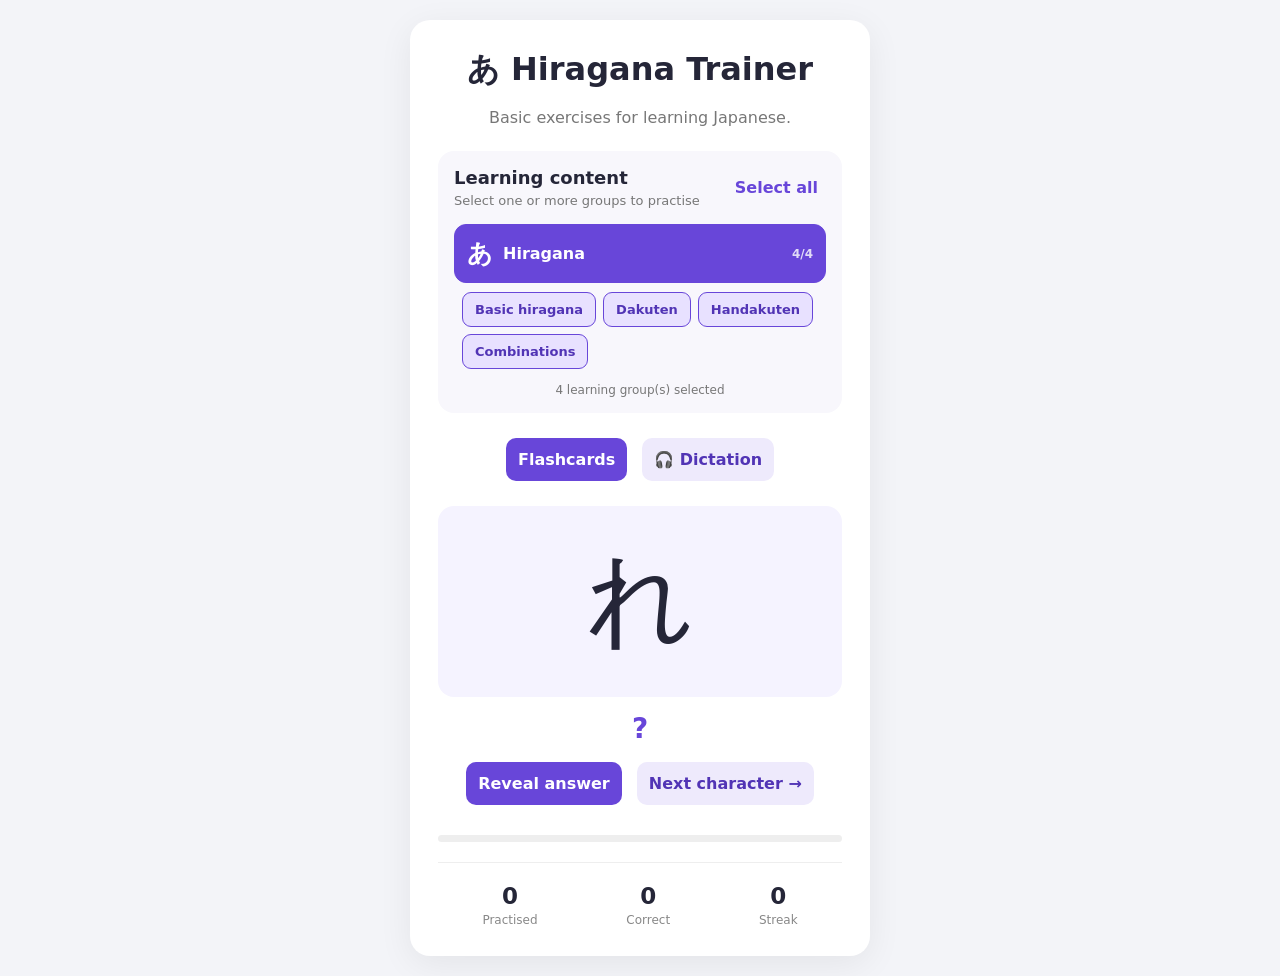
==== commit 98351336: "charachter selection toggle instead of drop-down menu" ====
--- a/index.html
+++ b/index.html
@@ -13,17 +13,25 @@
   <main class="app">
     <header>
       <h1>あ Hiragana Trainer</h1>
-      <p class="subtitle">Learn Japanese, one character at a time.</p>
+      <p class="subtitle">Basic exercises for learning Japanese.</p>
     </header>
+    
+    <section class="learning-selector" aria-labelledby="learningTitle">
+      <div class="selector-heading">
+        <div>
+          <h2 id="learningTitle">Learning content</h2>
+          <p>Select one or more groups to practise</p>
+        </div>
+        <button id="selectAllGroups" class="text-button" type="button">
+          Select all
+        </button>
+      </div>
 
-    <label for="group">Learning group</label>
-    <select id="group">
-      <option value="all">All hiragana</option>
-      <option value="basic">V1 – Basic hiragana</option>
-      <option value="dakuten">V2 – Dakuten</option>
-      <option value="handakuten">V2 – Handakuten</option>
-      <option value="combination">V3 – Combinations</option>
-    </select>
+      <div id="learningCategories"></div>
+
+      <p id="selectionSummary" class="selection-summary"
+        aria-live="polite"></p>
+    </section>
 
     <nav class="mode-selector">
       <button id="flashMode" class="primary">Flashcards</button>
--- a/css/styles.css
+++ b/css/styles.css
@@ -36,17 +36,10 @@
   margin: 12px 0 6px;
 }
 
-select, button {
+button {
   font: inherit;
   padding: 12px;
   border-radius: 10px;
-}
-
-select {
-  width: 100%;
-  border: 1px solid #ddd;
-  background: white;
-  margin-bottom: 15px;
 }
 
 button {
@@ -170,4 +163,132 @@
 
 .dictation-controls .controls button {
   flex: 1;
-}+}
+
+
+/* LEARNING CATEGORY SELECTOR */
+
+.learning-selector {
+  text-align: left;
+  margin: 20px 0;
+  padding: 16px;
+  background: #f8f7fc;
+  border-radius: 16px;
+}
+
+.selector-heading {
+  display: flex;
+  align-items: center;
+  justify-content: space-between;
+  gap: 10px;
+  margin-bottom: 16px;
+}
+
+.selector-heading h2 {
+  font-size: 18px;
+  margin: 0;
+}
+
+.selector-heading p {
+  margin: 5px 0 0;
+  color: #777;
+  font-size: 13px;
+}
+
+.text-button {
+  background: transparent;
+  color: #6846d9;
+  padding: 8px;
+  margin: 0;
+  white-space: nowrap;
+}
+
+.category-section {
+  margin-bottom: 14px;
+}
+
+.macro-toggle {
+  display: flex;
+  align-items: center;
+  width: 100%;
+  gap: 10px;
+  padding: 12px;
+  margin: 0 0 9px;
+  border: 1px solid #ded9ef;
+  background: white;
+  color: #333;
+  text-align: left;
+  border-radius: 12px;
+}
+
+.macro-toggle[data-state="selected"] {
+  background: #6846d9;
+  color: white;
+  border-color: #6846d9;
+}
+
+.macro-toggle[data-state="partial"] {
+  background: #eeeafc;
+  color: #5134b5;
+  border-color: #b9a9ed;
+}
+
+.macro-symbol {
+  font-size: 25px;
+}
+
+.macro-label {
+  flex: 1;
+}
+
+.macro-status {
+  font-size: 12px;
+  opacity: .8;
+}
+
+.micro-groups {
+  display: flex;
+  flex-wrap: wrap;
+  gap: 7px;
+  padding-left: 8px;
+}
+
+.micro-toggle {
+  margin: 0;
+  padding: 9px 12px;
+  background: white;
+  color: #555;
+  border: 1px solid #ddd;
+  border-radius: 9px;
+  font-size: 13px;
+}
+
+.micro-toggle.selected {
+  background: #e8e1ff;
+  border-color: #6846d9;
+  color: #5134b5;
+}
+
+.selection-summary {
+  color: #777;
+  font-size: 12px;
+  text-align: center;
+  margin: 14px 0 0;
+}
+
+.macro-toggle:focus-visible,
+.micro-toggle:focus-visible,
+.text-button:focus-visible {
+  outline: 3px solid #9b85ed;
+  outline-offset: 3px;
+}
+
+@media (max-width: 400px) {
+  .learning-selector {
+    padding: 12px;
+  }
+
+  .micro-toggle {
+    padding: 8px 10px;
+  }
+}
